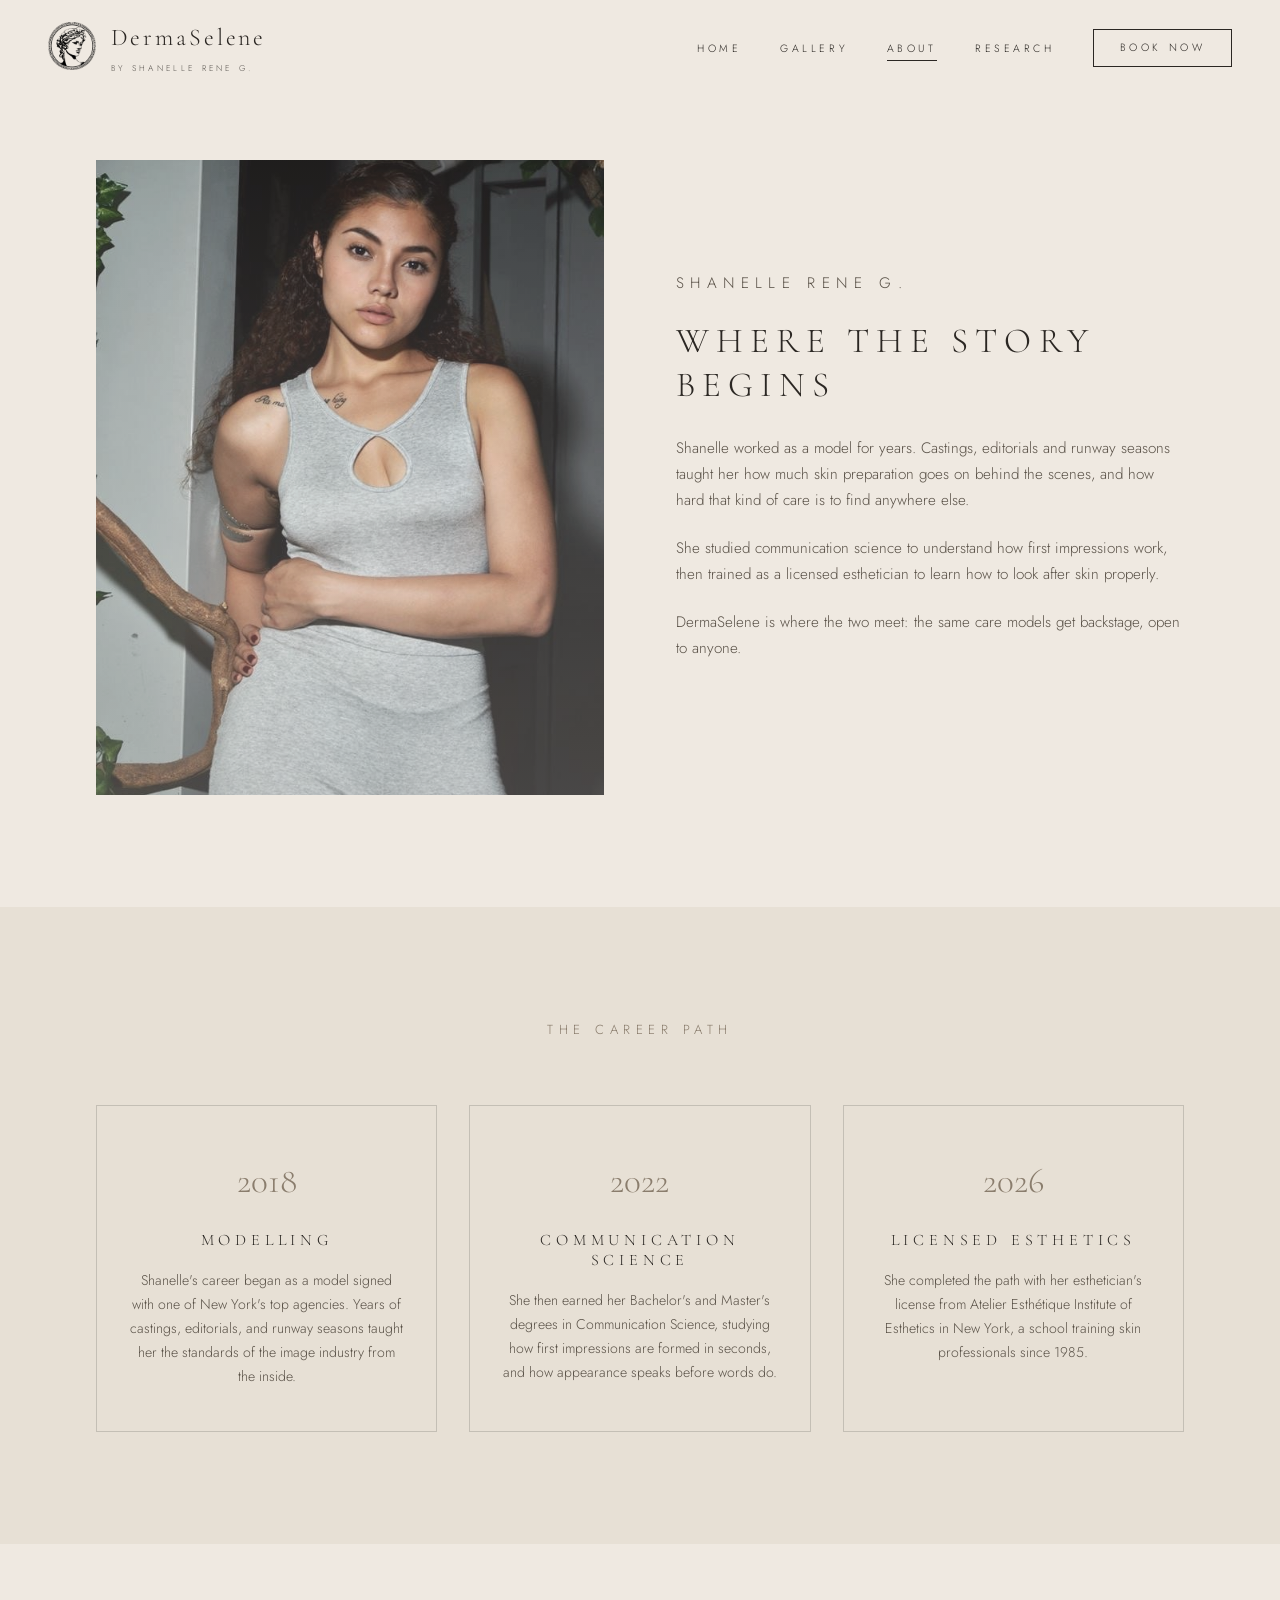
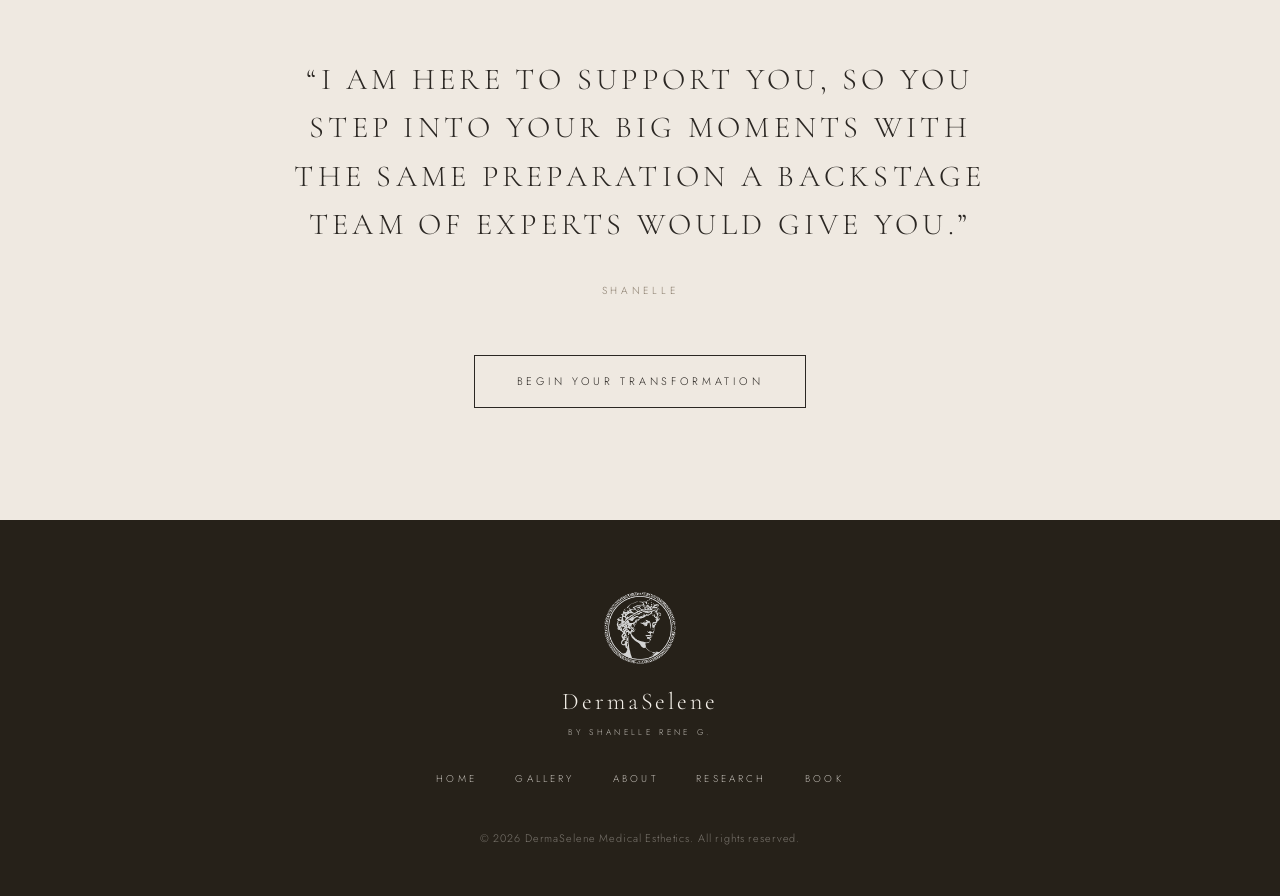
==== about.html @ 070706b9 "Home: gallery strip — three small photos, one crossfades to a new shot every 3s Co-Authored-By: Clau" ====
<!DOCTYPE html>
<html lang="en">
<head>
  <meta charset="UTF-8">
  <meta name="viewport" content="width=device-width, initial-scale=1.0">
  <title>About — DermaSelene Medical Esthetics</title>
  <meta name="description" content="Meet Shanelle Rene G. — model, communication scientist, and licensed esthetician. The story behind DermaSelene.">
  <link rel="preconnect" href="https://fonts.googleapis.com">
  <link rel="preconnect" href="https://fonts.gstatic.com" crossorigin>
  <link href="https://fonts.googleapis.com/css2?family=Cormorant+Garamond:wght@300;400&family=Jost:wght@300;400&display=swap" rel="stylesheet">
  <link rel="icon" type="image/png" href="assets/logo/favicon.png?v=2">
  <link rel="stylesheet" href="assets/style.css?v=10">
</head>
<body>

  <header id="site-header" class="on-light">
    <button class="nav-toggle" type="button" aria-label="Open menu" aria-expanded="false" aria-controls="site-nav"><span></span><span></span><span></span></button>
    <a class="brand" href="index.html">
      <img class="logo logo-light" src="assets/logo/logo-light.png" alt="" width="256" height="255">
      <img class="logo logo-dark" src="assets/logo/logo-black.png" alt="" width="256" height="255">
      <span class="brand-text">DermaSelene<small>by Shanelle Rene G.</small></span>
    </a>
    <nav id="site-nav">
      <ul class="nav-links">
        <li><a href="index.html">Home</a></li>
        <li><a href="gallery.html">Gallery</a></li>
        <li><a href="about.html" class="active">About</a></li>
        <li><a href="research.html">Research</a></li>
        <li><a href="book.html" class="nav-book">Book Now</a></li>
      </ul>
    </nav>
    <div class="nav-backdrop"></div>
  </header>

  <section class="page-top">
    <div class="split">
      <div class="split-media muted">
        <img src="assets/personal/shanelle-portrait.jpg" alt="Shanelle Rene G., founder of DermaSelene" style="object-position: center 20%;">
      </div>
      <div>
        <p class="eyebrow">Shanelle Rene G.</p>
        <h2>Where the story begins</h2>
        <p>Shanelle worked as a model for years. Castings, editorials and runway seasons taught her how much skin preparation goes on behind the scenes, and how hard that kind of care is to find anywhere else.</p>
        <p>She studied communication science to understand how first impressions work, then trained as a licensed esthetician to learn how to look after skin properly.</p>
        <p>DermaSelene is where the two meet: the same care models get backstage, open to anyone.</p>
      </div>
    </div>
  </section>

  <section class="services-wrap">
    <div class="narrow" style="margin-bottom: 4rem;">
      <p class="eyebrow eyebrow-lg">The Career Path</p>
    </div>
    <div class="pillars">
      <div>
        <span class="num">2018</span>
        <h3>Modelling</h3>
        <p>Shanelle's career began as a model signed with one of New York's top agencies. Years of castings, editorials, and runway seasons taught her the standards of the image industry from the inside.</p>
      </div>
      <div>
        <span class="num">2022</span>
        <h3>Communication Science</h3>
        <p>She then earned her Bachelor's and Master's degrees in Communication Science, studying how first impressions are formed in seconds, and how appearance speaks before words do.</p>
      </div>
      <div>
        <span class="num">2026</span>
        <h3>Licensed Esthetics</h3>
        <p>She completed the path with her esthetician's license from Atelier Esth&eacute;tique Institute of Esthetics in New York, a school training skin professionals since 1985.</p>
      </div>
    </div>
  </section>

  <section class="quote">
    <blockquote>&ldquo;I am here to support you, so you step into your big moments with the same preparation a backstage team of experts would give you.&rdquo;</blockquote>
    <cite>Shanelle</cite>
    <div style="margin-top: 3.5rem;">
      <a class="btn" href="book.html">Begin Your Transformation</a>
    </div>
  </section>

  <footer>
    <a class="brand" href="index.html">
      <img class="logo" src="assets/logo/logo-light.png" alt="DermaSelene emblem" width="256" height="255">
      <span class="brand-text">DermaSelene<small>by Shanelle Rene G.</small></span>
    </a>
    <nav>
      <a href="index.html">Home</a>
      <a href="gallery.html">Gallery</a>
      <a href="about.html">About</a>
      <a href="research.html">Research</a>
      <a href="book.html">Book</a>
    </nav>
    <p class="fine">&copy; 2026 DermaSelene Medical Esthetics. All rights reserved.</p>
  </footer>

  <script src="assets/site.js?v=4"></script>
</body>
</html>
---- assets/style.css ----
/* ─────────────────────────────────────────────
   DERMASELENE — Medical Esthetics by Shanelle Rene G.
   Editorial, warm-neutral aesthetic
   ───────────────────────────────────────────── */

:root {
  --cream: #efe9e1;
  --cream-2: #e7e0d5;
  --paper: #f5f1ea;
  --ink: #2b2723;
  --ink-soft: #5a5248;
  --taupe: #8a7d6d;
  --line: rgba(43, 39, 35, 0.18);
  --serif: "Cormorant Garamond", "Times New Roman", serif;
  --sans: "Jost", "Helvetica Neue", Arial, sans-serif;
}

* { margin: 0; padding: 0; box-sizing: border-box; }

html { scroll-behavior: smooth; }

body {
  font-family: var(--sans);
  font-weight: 300;
  color: var(--ink);
  background: var(--cream);
  line-height: 1.7;
  -webkit-font-smoothing: antialiased;
}

img { max-width: 100%; display: block; }

a { color: inherit; text-decoration: none; }

/* ── Type helpers ─────────────────────────── */

.eyebrow {
  font-family: var(--sans);
  font-size: 0.68rem;
  letter-spacing: 0.42em;
  text-transform: uppercase;
  color: var(--taupe);
  margin-bottom: 1.6rem;
}

.eyebrow-lg { font-size: 0.82rem; }

h1, h2, h3 {
  font-family: var(--serif);
  font-weight: 300;
  text-transform: uppercase;
  line-height: 1.25;
}

.btn {
  display: inline-block;
  font-family: var(--sans);
  font-size: 0.68rem;
  letter-spacing: 0.34em;
  text-transform: uppercase;
  padding: 1rem 2.6rem;
  border: 1px solid currentColor;
  transition: background 0.3s, color 0.3s, border-color 0.3s;
}

.btn:hover { background: var(--ink); color: var(--cream); border-color: var(--ink); }

.btn-light { color: #f3efe8; }
.btn-light:hover { background: #f3efe8; color: var(--ink); border-color: #f3efe8; }

/* ── Header / nav ─────────────────────────── */

header {
  position: fixed;
  inset: 0 0 auto 0;
  z-index: 50;
  display: flex;
  align-items: center;
  justify-content: space-between;
  padding: 1.1rem 3rem;
  transition: background 0.35s, box-shadow 0.35s;
}

header.solid {
  background: rgba(239, 233, 225, 0.96);
  box-shadow: 0 1px 0 var(--line);
}

header.solid .nav-links a, header.solid .brand { color: var(--ink); }

.brand {
  display: flex;
  align-items: center;
  gap: 0.9rem;
  font-family: var(--serif);
  font-size: 1.5rem;
  letter-spacing: 0.12em;
  color: #f3efe8;
}

.brand .logo { width: auto; height: 3rem; flex: none; }

/* header shows the light emblem on dark heroes, the dark one on light/solid headers */
header .logo-dark { display: none; }
header.solid .logo-light, header.on-light .logo-light { display: none; }
header.solid .logo-dark, header.on-light .logo-dark { display: block; }

.brand small {
  display: block;
  font-family: var(--sans);
  font-size: 0.52rem;
  letter-spacing: 0.4em;
  text-transform: uppercase;
  color: inherit;
  opacity: 0.75;
  margin-top: 0.15rem;
}

.nav-links {
  display: flex;
  align-items: center;
  gap: 2.4rem;
  list-style: none;
}

.nav-links a {
  font-size: 0.66rem;
  letter-spacing: 0.34em;
  text-transform: uppercase;
  color: #f3efe8;
  padding-bottom: 0.25rem;
  border-bottom: 1px solid transparent;
  transition: border-color 0.3s;
}

.nav-links a:hover, .nav-links a.active { border-color: currentColor; }

.nav-links a.nav-book {
  border: 1px solid currentColor;
  padding: 0.65rem 1.6rem;
}

.nav-links a.nav-book:hover { background: var(--ink); border-color: var(--ink); color: #f3efe8; }

/* pages without a dark hero get a dark header from the start */
header.on-light .brand, header.on-light .nav-links a { color: var(--ink); }

/* mobile-only controls (see the responsive block below) */
.nav-toggle, .nav-backdrop { display: none; }

/* ── Hero ─────────────────────────────────── */

.hero {
  position: relative;
  min-height: 100vh;
  display: flex;
  align-items: center;
  justify-content: center;
  text-align: center;
  color: #f3efe8;
  isolation: isolate;
  padding: 8rem 1.5rem 6rem;
}

.hero .hero-bg {
  position: absolute;
  inset: 0;
  z-index: -2;
  width: 100%;
  height: 100%;
  object-fit: cover;
  object-position: center 30%;
}

.hero::before {
  content: "";
  position: absolute;
  inset: 0;
  z-index: -1;
  background: linear-gradient(rgba(30, 25, 20, 0.45), rgba(30, 25, 20, 0.55));
}

.hero .eyebrow { color: rgba(243, 239, 232, 0.8); }

.hero h1 {
  font-size: clamp(2.2rem, 6vw, 4.6rem);
  letter-spacing: 0.28em;
  margin-bottom: 2rem;
}

.hero p.lede {
  max-width: 34rem;
  margin: 0 auto 3rem;
  font-size: 0.95rem;
  letter-spacing: 0.06em;
  color: rgba(243, 239, 232, 0.88);
}

/* smaller page-top banner for inner pages */
.hero.short { min-height: 62vh; }

/* inner heroes sit on paler, busier photos — use a heavier, flat overlay
   so the image reads as one tone and the light text stays legible */
.hero.short::before {
  background: rgba(32, 26, 21, 0.55);
}

/* ── Sections ─────────────────────────────── */

section { padding: 7rem 1.5rem; }

/* first section on pages without a hero: clear the fixed header */
.page-top { padding-top: 10rem; }

/* in-page title for hero-less pages: eyebrow look, aligned with the content's left edge */
.page-title {
  max-width: 80rem;
  margin: 0 auto 2.2rem;
  font-family: var(--sans);
  font-weight: 300;
  font-size: 0.82rem;
  letter-spacing: 0.42em;
  text-transform: uppercase;
  color: var(--taupe);
}

.narrow { max-width: 46rem; margin: 0 auto; text-align: center; }

.statement h2 {
  font-size: clamp(1.4rem, 3vw, 2.1rem);
  letter-spacing: 0.22em;
  margin-bottom: 2rem;
}

.statement p { color: var(--ink-soft); font-size: 0.95rem; }

.statement .rule {
  width: 3.5rem;
  height: 1px;
  background: var(--taupe);
  margin: 2.5rem auto 0;
}

/* ── Services card (framed, like reference) ── */

.services-wrap { background: var(--cream-2); }

.services-card {
  max-width: 62rem;
  margin: 0 auto;
  background: var(--paper);
  border: 1px solid var(--line);
  padding: 4.5rem 3.5rem;
  display: grid;
  grid-template-columns: 1.1fr 0.9fr;
  gap: 3.5rem;
  align-items: center;
}

.services-card h2 {
  font-size: clamp(1.8rem, 3.5vw, 2.6rem);
  letter-spacing: 0.3em;
  margin-bottom: 2.2rem;
}

.services-card ul { list-style: none; margin-bottom: 2.8rem; }

.services-card li {
  font-size: 0.78rem;
  letter-spacing: 0.26em;
  text-transform: uppercase;
  padding: 1.05rem 0;
  border-bottom: 1px solid var(--line);
  color: var(--ink-soft);
}

.services-card li:first-child { border-top: 1px solid var(--line); }

.services-figure { position: relative; }

.services-figure img { aspect-ratio: 3 / 4; object-fit: cover; }

.services-figure figcaption {
  margin-top: 1rem;
  font-size: 0.62rem;
  letter-spacing: 0.3em;
  text-transform: uppercase;
  color: var(--taupe);
  text-align: right;
}

/* ── Quote strip ──────────────────────────── */

.quote { text-align: center; }

.quote blockquote {
  max-width: 44rem;
  margin: 0 auto;
  font-family: var(--serif);
  font-size: clamp(1.3rem, 2.8vw, 1.9rem);
  text-transform: uppercase;
  letter-spacing: 0.14em;
  line-height: 1.6;
}

.quote cite {
  display: block;
  margin-top: 2rem;
  font-family: var(--sans);
  font-style: normal;
  font-size: 0.64rem;
  letter-spacing: 0.36em;
  text-transform: uppercase;
  color: var(--taupe);
}

/* ── Split (image + text) ─────────────────── */

.split {
  max-width: 68rem;
  margin: 0 auto;
  display: grid;
  grid-template-columns: 1fr 1fr;
  gap: 4.5rem;
  align-items: center;
}

.split img { aspect-ratio: 4 / 5; object-fit: cover; }

.split h2 {
  font-size: clamp(1.5rem, 3vw, 2.2rem);
  letter-spacing: 0.2em;
  margin-bottom: 1.8rem;
}

.split p { color: var(--ink-soft); font-size: 0.95rem; margin-bottom: 1.4rem; }

.split .btn { margin-top: 1.2rem; }

.split.reverse .split-media { order: 2; }

/* muted media: softened photo under a layered cream wash, for quieter pages */
.split-media.muted { position: relative; }

.split-media.muted img { filter: saturate(0.7) contrast(0.96); }

.split-media.muted::after {
  content: "";
  position: absolute;
  inset: 0;
  pointer-events: none;
  background:
    linear-gradient(180deg, rgba(239, 233, 225, 0.08), rgba(239, 233, 225, 0.25)),
    rgba(138, 125, 109, 0.06);
}

/* ── Gallery strip (three small photos, one crossfades at a time) ── */

.gallery-strip { text-align: center; }

.gallery-strip .eyebrow { margin-bottom: 2.4rem; }

.strip {
  max-width: 54rem;
  margin: 0 auto 2.8rem;
  display: grid;
  grid-template-columns: repeat(3, 1fr);
  gap: 1.2rem;
}

.strip-tile {
  position: relative;
  margin: 0;
  aspect-ratio: 1 / 1;
  overflow: hidden;
  background: var(--cream-2);
}

.strip-tile img {
  position: absolute;
  inset: 0;
  width: 100%;
  height: 100%;
  object-fit: cover;
  opacity: 1;
  transition: opacity 1.1s ease;
}

.strip-tile img.is-hidden { opacity: 0; }

/* ── Pillars (about) ──────────────────────── */

.pillars {
  max-width: 68rem;
  margin: 0 auto;
  display: grid;
  grid-template-columns: repeat(3, 1fr);
  gap: 2rem;
  text-align: center;
}

.pillars > div {
  border: 1px solid var(--line);
  padding: 2.8rem 2rem 2.6rem;
}

.pillars h3 {
  font-size: 1rem;
  letter-spacing: 0.3em;
  margin: 0 0 1.2rem;
}

.pillars .num {
  font-family: var(--serif);
  font-size: 2.2rem;
  color: var(--taupe);
  display: block;
  margin-bottom: 1.2rem;
}

.pillars p { color: var(--ink-soft); font-size: 0.88rem; }

/* ── Gallery ──────────────────────────────── */

.masonry {
  max-width: 80rem;
  margin: 0 auto;
  columns: 3;
  column-gap: 1.4rem;
}

.masonry figure {
  break-inside: avoid;
  margin-bottom: 1.4rem;
  overflow: hidden;
}

.masonry img,
.masonry video {
  width: 100%;
  max-width: 100%;
  height: auto;
  display: block;
  background: var(--line);
}

.masonry video {
  aspect-ratio: 3 / 4;
  object-fit: cover;
}

.masonry figcaption {
  padding: 0.7rem 0.2rem 0;
  font-size: 0.6rem;
  letter-spacing: 0.3em;
  text-transform: uppercase;
  color: var(--taupe);
}

/* ── Research ─────────────────────────────── */

.papers {
  max-width: 52rem;
  margin: 0 auto;
}

.papers .group-title {
  font-size: 1.1rem;
  letter-spacing: 0.3em;
  margin: 4.5rem 0 1rem;
  text-align: center;
}

.papers .group-title:first-child { margin-top: 0; }

.paper {
  display: block;
  padding: 2.2rem 0.5rem;
  border-bottom: 1px solid var(--line);
  transition: background 0.3s;
}

.paper:first-of-type, .group-title + .paper { border-top: 1px solid var(--line); }

.paper:hover { background: rgba(255, 255, 255, 0.45); }

.paper .tag {
  font-size: 0.58rem;
  letter-spacing: 0.34em;
  text-transform: uppercase;
  color: var(--taupe);
  display: block;
  margin-bottom: 0.7rem;
}

.paper h3 {
  font-size: 1.25rem;
  letter-spacing: 0.08em;
  text-transform: none;
  margin-bottom: 0.5rem;
}

.paper h3::after {
  content: " ↗";
  font-size: 0.8em;
  color: var(--taupe);
}

.paper .source {
  font-size: 0.68rem;
  letter-spacing: 0.18em;
  text-transform: uppercase;
  color: var(--taupe);
  margin-bottom: 0.9rem;
}

.paper p.excerpt {
  color: var(--ink-soft);
  font-size: 0.9rem;
  max-width: 44rem;
}

.papers-note {
  max-width: 52rem;
  margin: 3rem auto 0;
  text-align: center;
  font-size: 0.72rem;
  color: var(--taupe);
}

/* ── Booking ──────────────────────────────── */

.book-grid {
  max-width: 68rem;
  margin: 0 auto;
  display: grid;
  grid-template-columns: 0.9fr 1.1fr;
  gap: 4.5rem;
  align-items: start;
}

.book-info h2 { font-size: 1.6rem; letter-spacing: 0.24em; margin-bottom: 1.6rem; }

.book-info p { color: var(--ink-soft); font-size: 0.92rem; margin-bottom: 1.3rem; }

.book-info .detail {
  border-top: 1px solid var(--line);
  padding: 1.1rem 0;
  font-size: 0.72rem;
  letter-spacing: 0.22em;
  text-transform: uppercase;
  color: var(--ink-soft);
  display: flex;
  justify-content: space-between;
  gap: 1rem;
}

.book-info .detail:last-of-type { border-bottom: 1px solid var(--line); }

.book-info img { margin-top: 2.5rem; aspect-ratio: 4 / 3; object-fit: cover; }

form.booking {
  position: relative;
  background: var(--paper);
  border: 1px solid var(--line);
  padding: 3rem 2.6rem;
}

form.booking label {
  display: block;
  font-size: 0.62rem;
  letter-spacing: 0.32em;
  text-transform: uppercase;
  color: var(--taupe);
  margin: 1.6rem 0 0.5rem;
}

form.booking label:first-of-type { margin-top: 0; }

form.booking input,
form.booking select,
form.booking textarea {
  width: 100%;
  border: none;
  border-bottom: 1px solid var(--line);
  background: transparent;
  padding: 0.55rem 0.1rem;
  font-family: var(--sans);
  font-weight: 300;
  font-size: 0.95rem;
  color: var(--ink);
}

form.booking input:focus,
form.booking select:focus,
form.booking textarea:focus {
  outline: none;
  border-bottom-color: var(--ink);
}

form.booking textarea { resize: vertical; min-height: 5.5rem; }

/* honeypot field: hidden from people, visible to bots */
form.booking .hp { position: absolute; left: -9999px; width: 1px; height: 1px; opacity: 0; }

form.booking .form-status {
  margin-top: 1.2rem;
  font-size: 0.85rem;
  line-height: 1.6;
  color: var(--ink);
}

form.booking .form-status:empty { display: none; }

form.booking .form-status.error { color: #9b3b2e; }

form.booking .form-status a { text-decoration: underline; }

form.booking .btn {
  margin-top: 2.4rem;
  background: transparent;
  color: var(--ink);
  cursor: pointer;
  width: 100%;
}

form.booking .btn:hover { background: var(--ink); color: var(--cream); }

form.booking .btn:disabled { opacity: 0.6; cursor: default; }
form.booking .btn:disabled:hover { background: transparent; color: var(--ink); }

.form-note {
  margin-top: 1.4rem;
  font-size: 0.72rem;
  color: var(--taupe);
  text-align: center;
}

/* ── Footer ───────────────────────────────── */

footer {
  background: #262119;
  color: rgba(243, 239, 232, 0.75);
  padding: 4.5rem 3rem 3rem;
  text-align: center;
}

footer .brand { display: inline-flex; flex-direction: column; gap: 1.1rem; margin-bottom: 2rem; }

footer .brand .logo { height: 4.5rem; }

footer nav {
  display: flex;
  justify-content: center;
  gap: 2.4rem;
  margin-bottom: 2.6rem;
}

footer nav a {
  font-size: 0.62rem;
  letter-spacing: 0.32em;
  text-transform: uppercase;
}

footer nav a:hover { color: #fff; }

footer .fine {
  font-size: 0.68rem;
  letter-spacing: 0.08em;
  opacity: 0.55;
}

/* ── Responsive ───────────────────────────── */

@media (max-width: 900px) {
  /* slim fixed header: burger on the left, brand centred */
  header { padding: 0.9rem 3.6rem; justify-content: center; text-align: center; }
  .brand { gap: 0.7rem; }
  .brand .logo { height: 2.5rem; }
  header:not(.solid):not(.on-light) { background: linear-gradient(rgba(30,25,20,0.5), transparent); }
  header.on-light:not(.solid) { background: rgba(239, 233, 225, 0.96); }

  .nav-toggle {
    display: block;
    position: fixed;
    top: 1.15rem;
    left: 1.2rem;
    z-index: 70;
    width: 2.4rem;
    height: 2.4rem;
    padding: 0;
    border: 0;
    background: none;
    color: #f3efe8;
    cursor: pointer;
    -webkit-tap-highlight-color: transparent;
  }
  header.solid .nav-toggle, header.on-light .nav-toggle, body.nav-open .nav-toggle { color: var(--ink); }

  .nav-toggle span {
    position: absolute;
    left: 0.45rem;
    right: 0.45rem;
    height: 1px;
    background: currentColor;
    transition: transform 0.3s, opacity 0.3s;
  }
  .nav-toggle span:nth-child(1) { top: 0.8rem; }
  .nav-toggle span:nth-child(2) { top: 1.2rem; }
  .nav-toggle span:nth-child(3) { top: 1.6rem; }
  body.nav-open .nav-toggle span:nth-child(1) { transform: translateY(0.4rem) rotate(45deg); }
  body.nav-open .nav-toggle span:nth-child(2) { opacity: 0; }
  body.nav-open .nav-toggle span:nth-child(3) { transform: translateY(-0.4rem) rotate(-45deg); }

  /* drawer */
  #site-nav {
    position: fixed;
    top: 0;
    bottom: 0;
    left: 0;
    width: min(78vw, 20rem);
    z-index: 60;
    padding: 6rem 2.4rem 2.4rem;
    background: var(--paper);
    box-shadow: 1px 0 0 var(--line);
    transform: translateX(-100%);
    transition: transform 0.35s ease;
    overflow-y: auto;
  }
  body.nav-open #site-nav { transform: none; }

  #site-nav .nav-links { flex-direction: column; align-items: flex-start; gap: 1.9rem; }
  #site-nav .nav-links a { color: var(--ink); font-size: 0.78rem; }
  #site-nav .nav-links a.nav-book { margin-top: 0.6rem; padding: 0.75rem 1.8rem; }
  #site-nav .nav-links a.nav-book:hover { background: var(--ink); color: #f3efe8; }

  .nav-backdrop {
    display: block;
    position: fixed;
    inset: 0;
    z-index: 55;
    background: rgba(30, 25, 20, 0.45);
    opacity: 0;
    pointer-events: none;
    transition: opacity 0.3s;
  }
  body.nav-open .nav-backdrop { opacity: 1; pointer-events: auto; }
  body.nav-open { overflow: hidden; }
  .services-card { grid-template-columns: 1fr; padding: 2.8rem 1.8rem; }
  .split, .book-grid { grid-template-columns: 1fr; gap: 2.5rem; }
  .split.reverse .split-media { order: 0; }
  .strip { gap: 0.8rem; }
  .pillars { grid-template-columns: 1fr; }
  .masonry { columns: 2; }
  section { padding: 4.5rem 1.2rem; }
  .page-top { padding-top: 9.5rem; }
  footer { padding: 4rem 1.5rem 2.5rem; }
  footer nav { flex-wrap: wrap; gap: 1.1rem 1.8rem; padding: 0 1rem; }
}

@media (max-width: 560px) {
  .masonry { columns: 1; }
  .strip { gap: 0.5rem; margin-bottom: 2.2rem; }
}
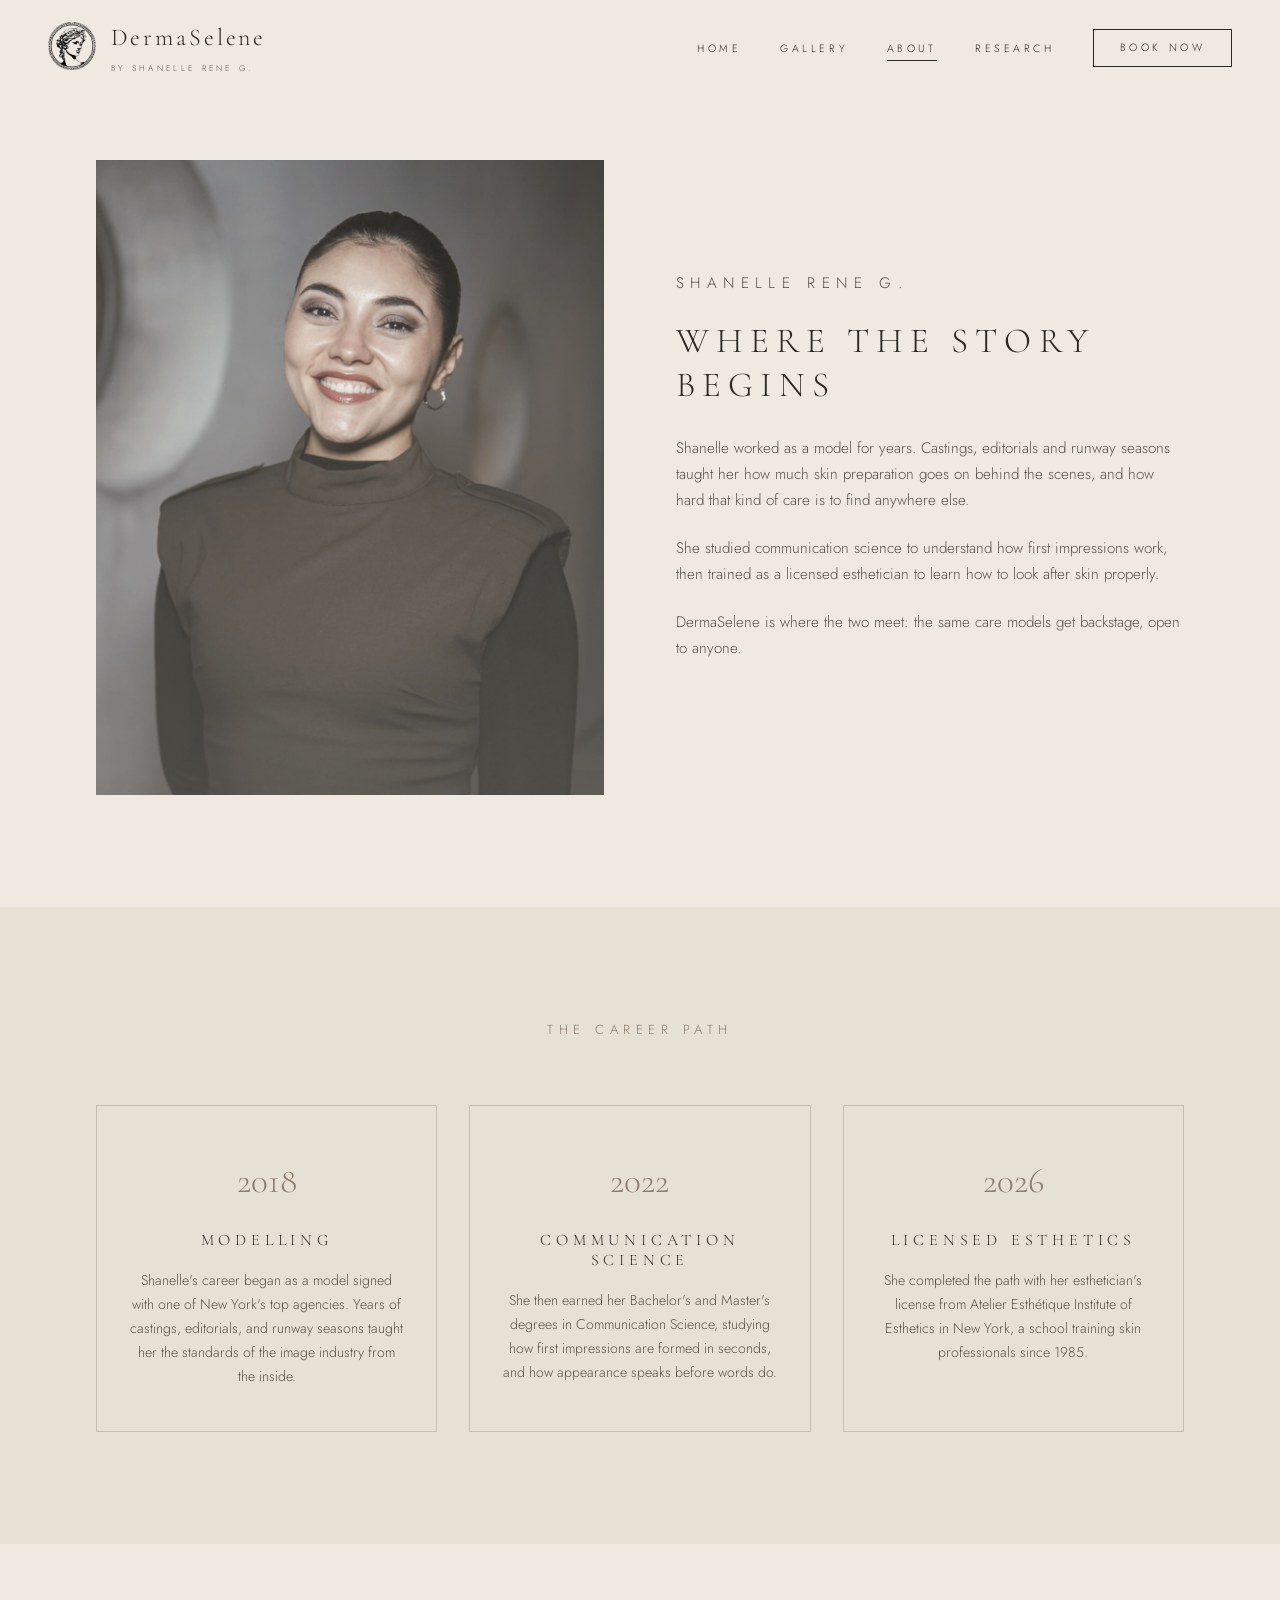
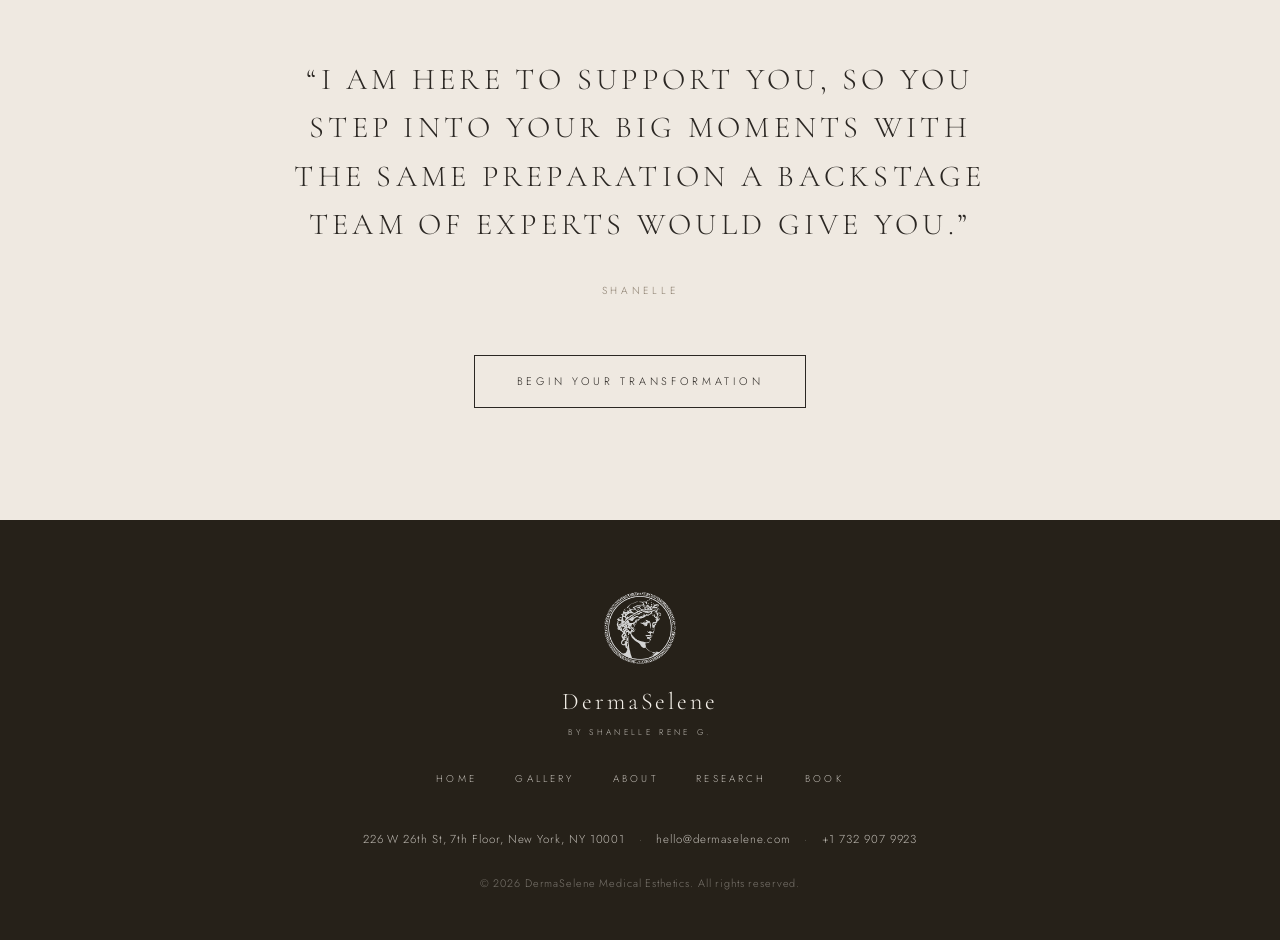
==== commit 06e3c0b5: "About: new portrait of Shanelle; clinic address in every footer and the booking details Co-Authored-" ====
--- a/about.html
+++ b/about.html
@@ -9,7 +9,7 @@
   <link rel="preconnect" href="https://fonts.gstatic.com" crossorigin>
   <link href="https://fonts.googleapis.com/css2?family=Cormorant+Garamond:wght@300;400&family=Jost:wght@300;400&display=swap" rel="stylesheet">
   <link rel="icon" type="image/png" href="assets/logo/favicon.png?v=2">
-  <link rel="stylesheet" href="assets/style.css?v=10">
+  <link rel="stylesheet" href="assets/style.css?v=15">
 </head>
 <body>
 
@@ -35,7 +35,7 @@
   <section class="page-top">
     <div class="split">
       <div class="split-media muted">
-        <img src="assets/personal/shanelle-portrait.jpg" alt="Shanelle Rene G., founder of DermaSelene" style="object-position: center 20%;">
+        <img src="assets/personal/shanelle-portrait-2.jpg" alt="Shanelle Rene G., founder of DermaSelene" style="object-position: center 25%;">
       </div>
       <div>
         <p class="eyebrow">Shanelle Rene G.</p>
@@ -90,9 +90,16 @@
       <a href="research.html">Research</a>
       <a href="book.html">Book</a>
     </nav>
+    <p class="footer-contact">
+      <a href="https://maps.google.com/?q=226+W+26th+St+7th+Floor+New+York+NY+10001" target="_blank" rel="noopener">226 W 26th St, 7th Floor, New York, NY 10001</a>
+      <span class="sep">&middot;</span>
+      <a href="mailto:hello@dermaselene.com">hello@dermaselene.com</a>
+      <span class="sep">&middot;</span>
+      <a href="tel:+17329079923">+1 732 907 9923</a>
+    </p>
     <p class="fine">&copy; 2026 DermaSelene Medical Esthetics. All rights reserved.</p>
   </footer>
 
-  <script src="assets/site.js?v=4"></script>
+  <script src="assets/site.js?v=5"></script>
 </body>
 </html>
--- a/assets/style.css
+++ b/assets/style.css
@@ -356,16 +356,18 @@
 
 /* ── Gallery strip (three small photos, one crossfades at a time) ── */
 
-.gallery-strip { text-align: center; }
-
-.gallery-strip .eyebrow { margin-bottom: 2.4rem; }
+/* top padding equals the button's bottom margin, so the button sits midway
+   between the previous section's edge and the photos */
+.gallery-strip { text-align: center; padding-top: 2.8rem; }
+
+.gallery-strip .btn { margin-bottom: 2.8rem; }
 
 .strip {
-  max-width: 54rem;
-  margin: 0 auto 2.8rem;
+  max-width: 76rem;
+  margin: 0 auto;
   display: grid;
   grid-template-columns: repeat(3, 1fr);
-  gap: 1.2rem;
+  gap: 1.5rem;
 }
 
 .strip-tile {
@@ -554,6 +556,8 @@
   justify-content: space-between;
   gap: 1rem;
 }
+
+.book-info .detail span:last-child { text-align: right; }
 
 .book-info .detail:last-of-type { border-bottom: 1px solid var(--line); }
 
@@ -629,6 +633,81 @@
 form.booking .btn:disabled { opacity: 0.6; cursor: default; }
 form.booking .btn:disabled:hover { background: transparent; color: var(--ink); }
 
+/* day + time slot picker */
+.slots-nav {
+  display: flex;
+  align-items: center;
+  justify-content: space-between;
+  margin-bottom: 0.7rem;
+}
+
+.slots-range {
+  font-size: 0.72rem;
+  letter-spacing: 0.2em;
+  text-transform: uppercase;
+  color: var(--ink-soft);
+}
+
+form.booking .slots-arrow {
+  width: 2rem;
+  height: 2rem;
+  border: 1px solid var(--line);
+  background: transparent;
+  color: var(--ink);
+  font-family: var(--serif);
+  font-size: 1.3rem;
+  line-height: 1;
+  cursor: pointer;
+}
+
+form.booking .slots-arrow:hover:not(:disabled) { border-color: var(--ink); }
+form.booking .slots-arrow:disabled { opacity: 0.3; cursor: default; }
+
+.slots-days, .slots-times {
+  display: grid;
+  gap: 0.5rem;
+}
+.slots-days { grid-template-columns: repeat(5, 1fr); }
+.slots-times { grid-template-columns: repeat(4, 1fr); min-height: 2.6rem; }
+
+form.booking .chip {
+  padding: 0.6rem 0.2rem;
+  border: 1px solid var(--line);
+  background: transparent;
+  color: var(--ink);
+  font-family: var(--sans);
+  font-weight: 300;
+  font-size: 0.72rem;
+  letter-spacing: 0.08em;
+  line-height: 1.3;
+  text-align: center;
+  cursor: pointer;
+  transition: background 0.2s, color 0.2s, border-color 0.2s;
+}
+
+form.booking .chip small {
+  display: block;
+  font-size: 0.58rem;
+  letter-spacing: 0.26em;
+  text-transform: uppercase;
+  color: var(--taupe);
+  margin-bottom: 0.2rem;
+}
+
+form.booking .chip:hover:not(:disabled) { border-color: var(--ink); }
+form.booking .chip.is-on { background: var(--ink); color: var(--cream); border-color: var(--ink); }
+form.booking .chip.is-on small { color: rgba(239, 233, 225, 0.7); }
+form.booking .chip:disabled { opacity: 0.3; cursor: default; text-decoration: line-through; }
+
+form.booking .slots label { margin-top: 1.6rem; }
+
+.slots-hint {
+  grid-column: 1 / -1;
+  align-self: center;
+  font-size: 0.78rem;
+  color: var(--taupe);
+}
+
 .form-note {
   margin-top: 1.4rem;
   font-size: 0.72rem;
@@ -663,6 +742,17 @@
 }
 
 footer nav a:hover { color: #fff; }
+
+footer .footer-contact {
+  margin-bottom: 1.4rem;
+  font-size: 0.72rem;
+  letter-spacing: 0.08em;
+  line-height: 1.9;
+}
+
+footer .footer-contact a:hover { color: #fff; }
+
+footer .footer-contact .sep { margin: 0 0.6rem; opacity: 0.5; }
 
 footer .fine {
   font-size: 0.68rem;
@@ -756,9 +846,15 @@
   .page-top { padding-top: 9.5rem; }
   footer { padding: 4rem 1.5rem 2.5rem; }
   footer nav { flex-wrap: wrap; gap: 1.1rem 1.8rem; padding: 0 1rem; }
+  footer .footer-contact a { display: block; }
+  footer .footer-contact .sep { display: none; }
 }
 
 @media (max-width: 560px) {
   .masonry { columns: 1; }
-  .strip { gap: 0.5rem; margin-bottom: 2.2rem; }
-}
+  .strip { gap: 0.5rem; }
+  .slots-times { grid-template-columns: repeat(2, 1fr); }
+  form.booking .chip { font-size: 0.68rem; padding: 0.55rem 0.1rem; }
+  .gallery-strip { padding-top: 2.2rem; }
+  .gallery-strip .btn { margin-bottom: 2.2rem; }
+}
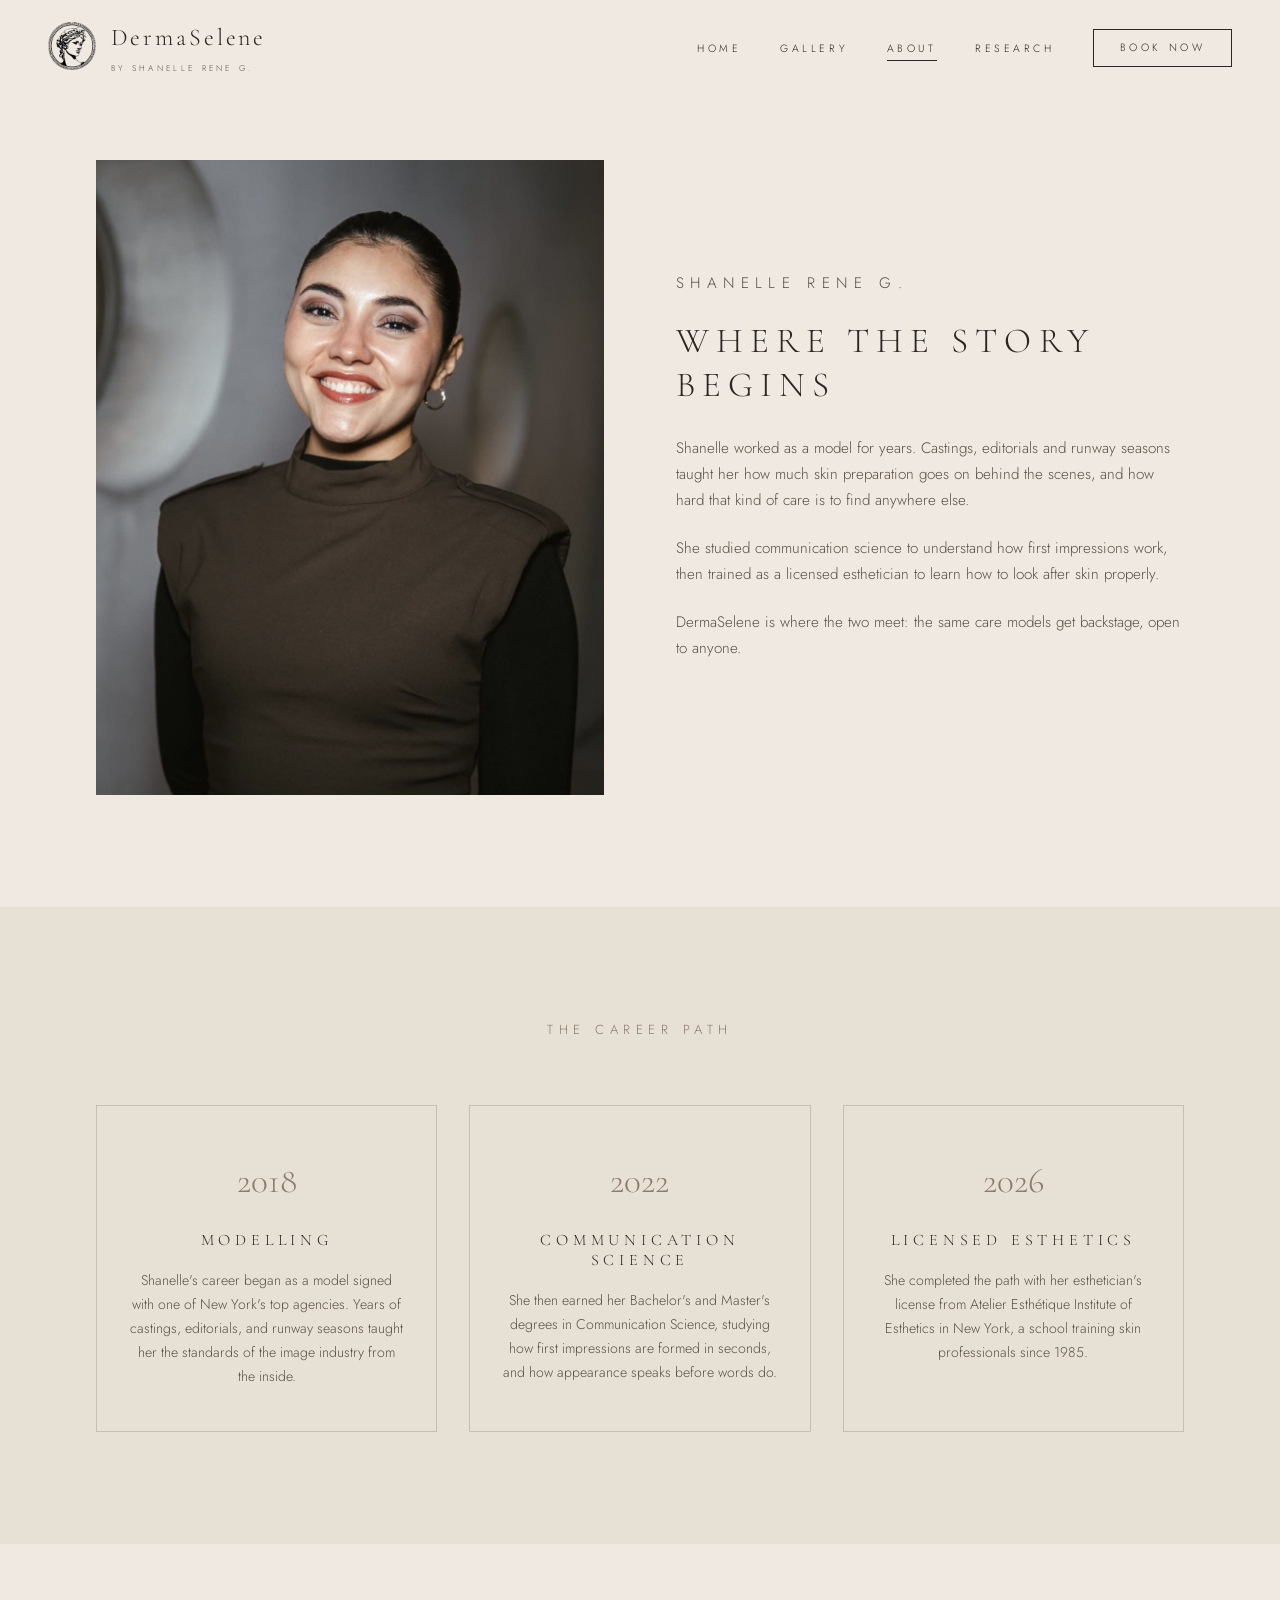
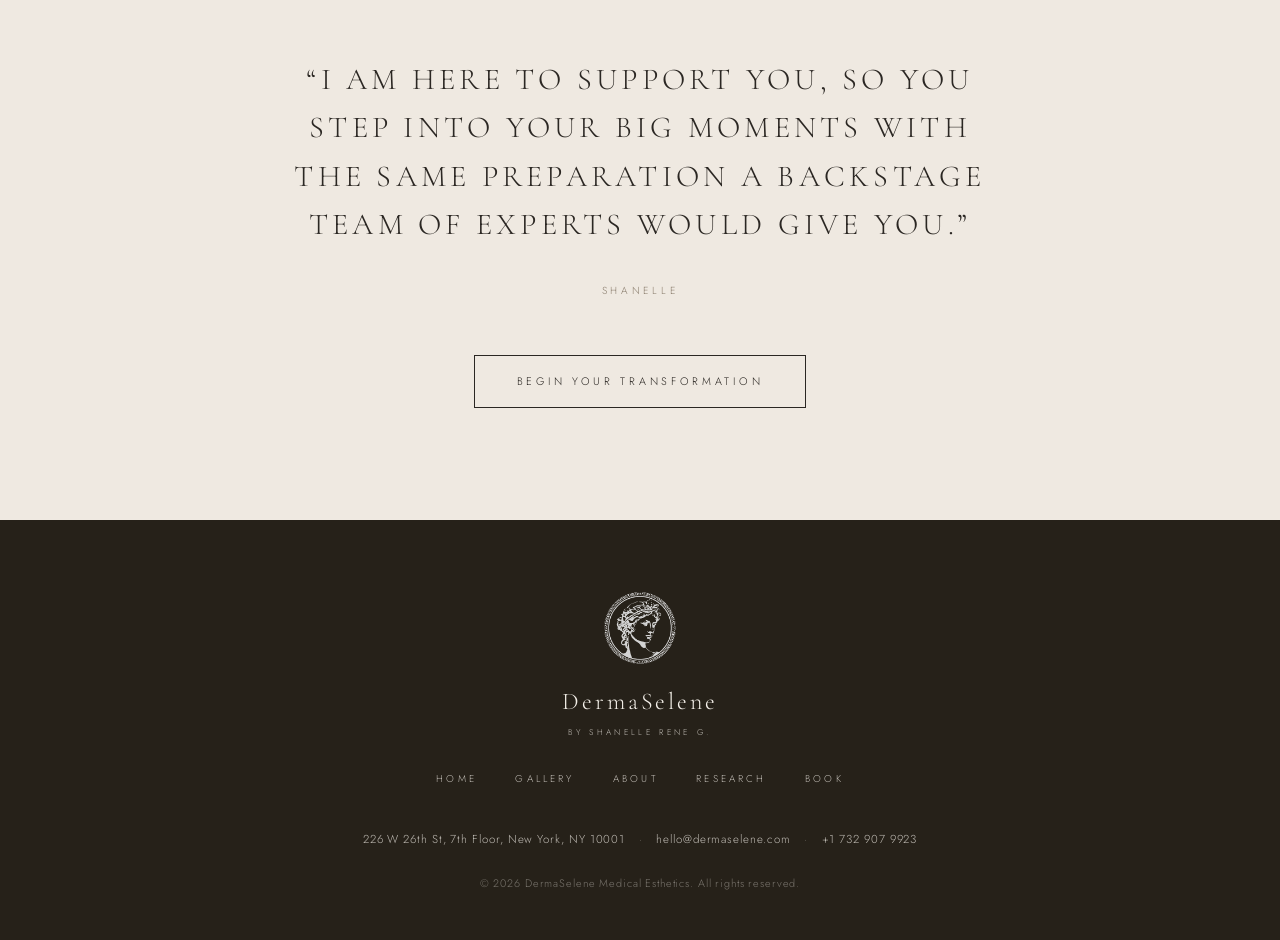
==== commit c8e91dbb: "About: show the portrait without the muted wash Co-Authored-By: Claude Fable 5.1 <noreply@anthropic." ====
--- a/about.html
+++ b/about.html
@@ -34,7 +34,7 @@
 
   <section class="page-top">
     <div class="split">
-      <div class="split-media muted">
+      <div class="split-media">
         <img src="assets/personal/shanelle-portrait-2.jpg" alt="Shanelle Rene G., founder of DermaSelene" style="object-position: center 25%;">
       </div>
       <div>
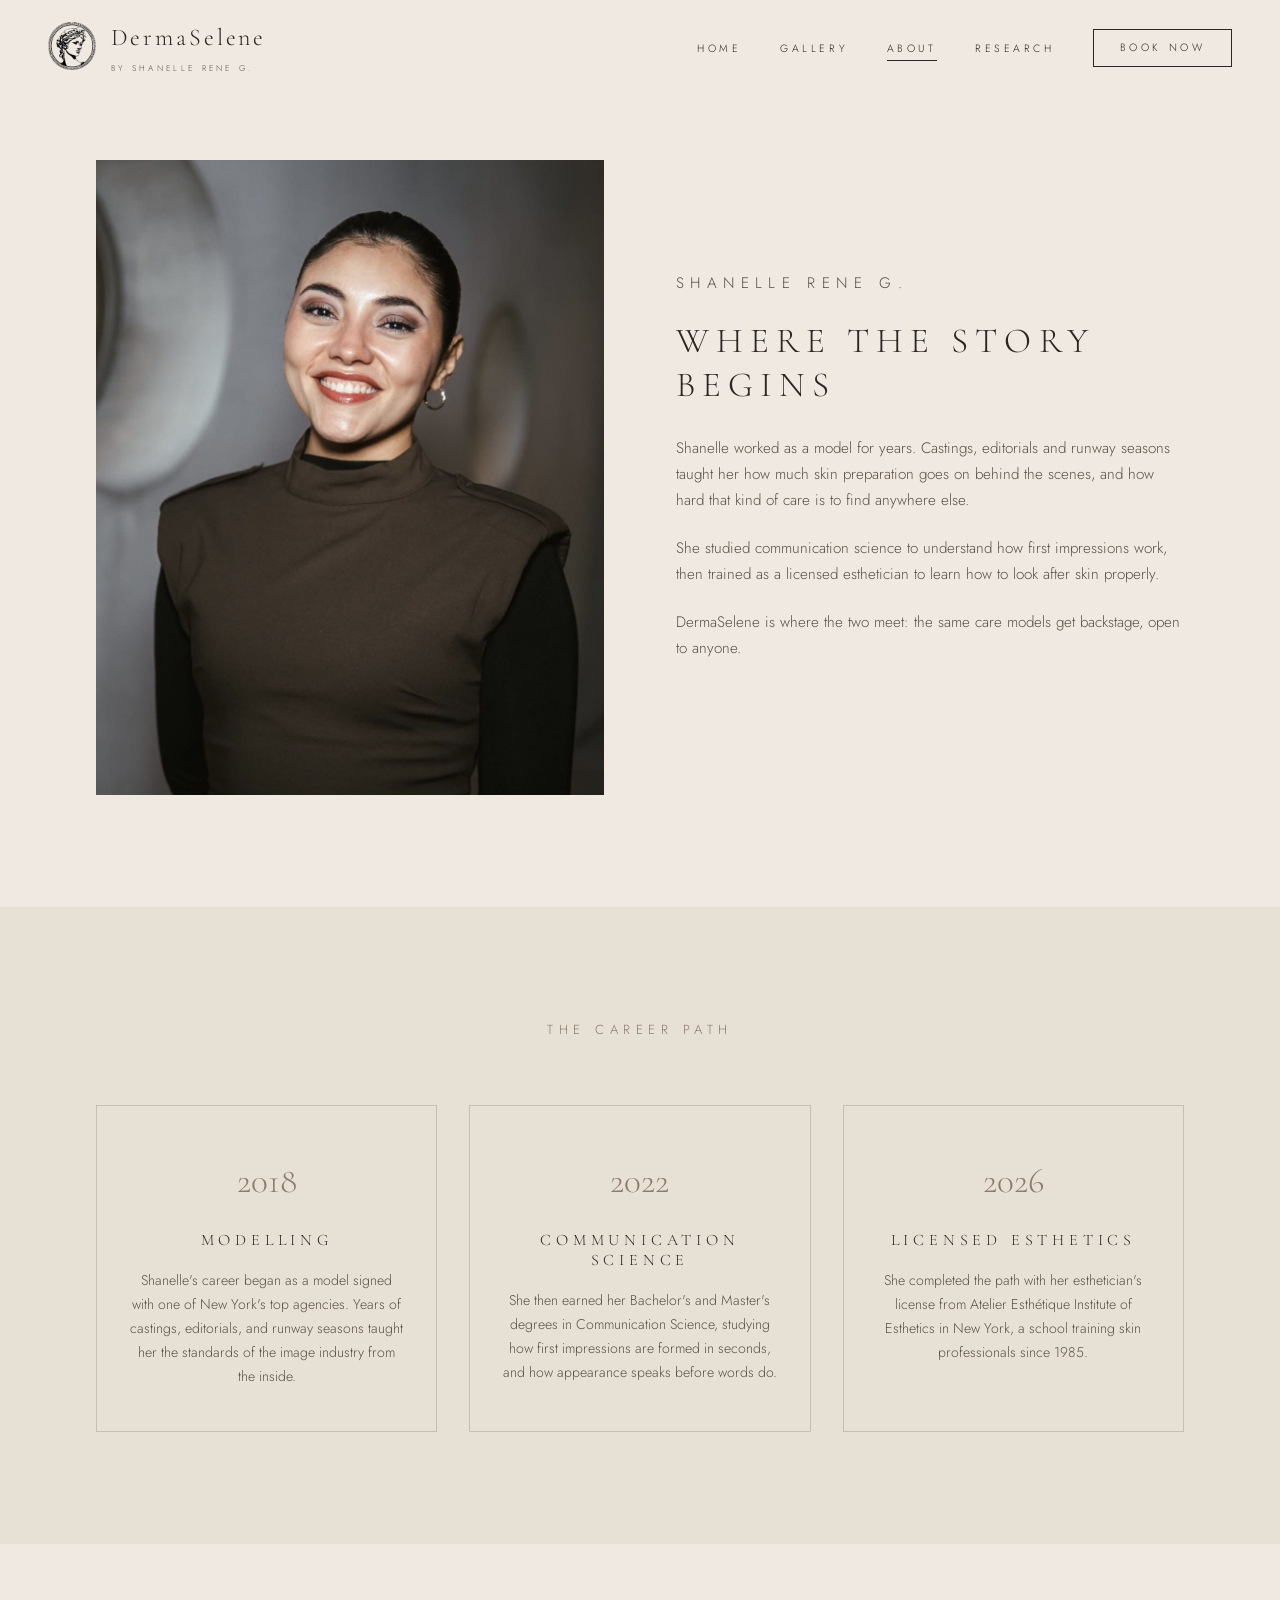
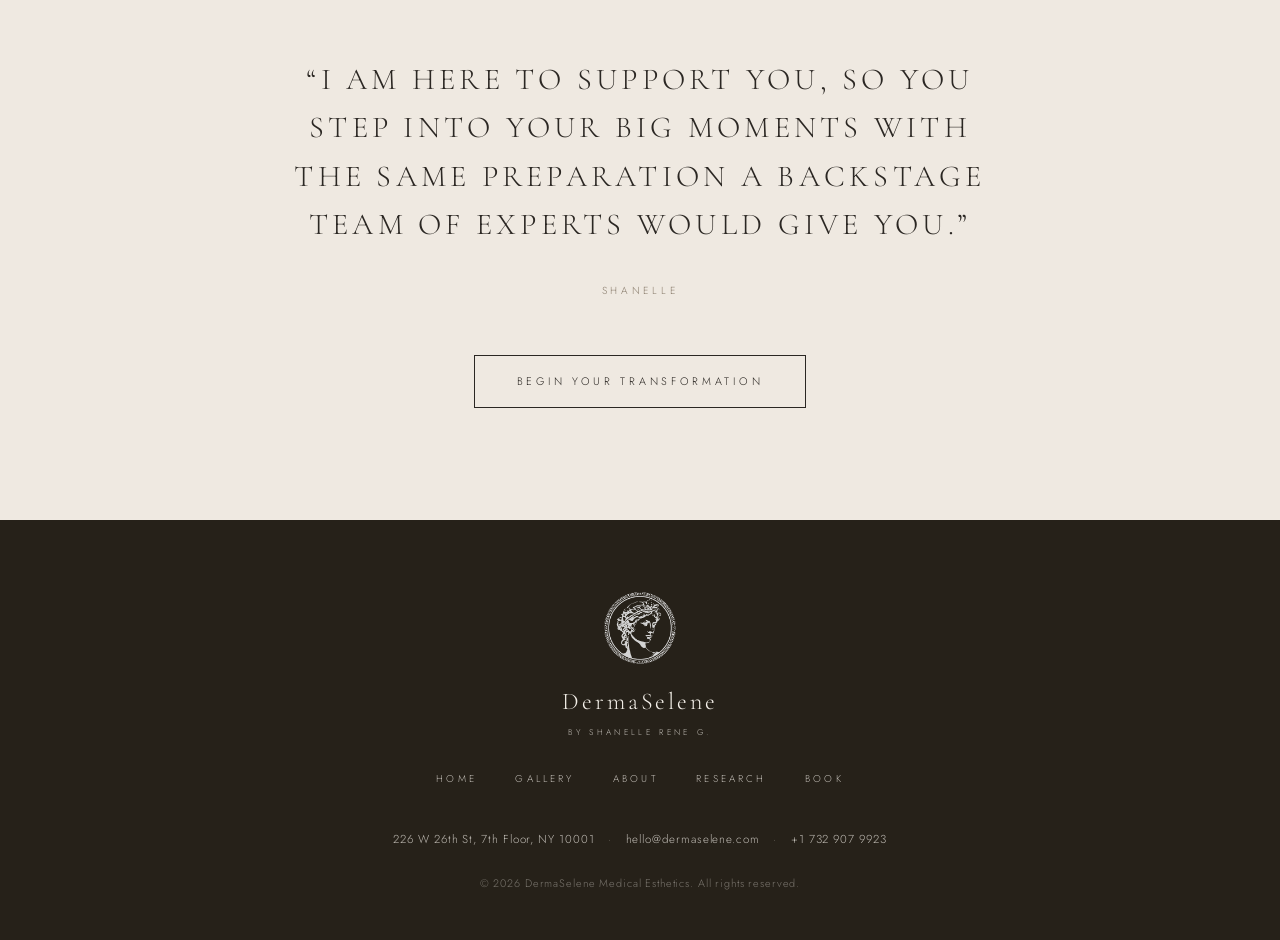
==== commit 53e6555c: "Address: drop 'New York', keep NY + zip Co-Authored-By: Claude Fable 5.1 <noreply@anthropic.com>" ====
--- a/about.html
+++ b/about.html
@@ -91,7 +91,7 @@
       <a href="book.html">Book</a>
     </nav>
     <p class="footer-contact">
-      <a href="https://maps.google.com/?q=226+W+26th+St+7th+Floor+New+York+NY+10001" target="_blank" rel="noopener">226 W 26th St, 7th Floor, New York, NY 10001</a>
+      <a href="https://maps.google.com/?q=226+W+26th+St+7th+Floor+New+York+NY+10001" target="_blank" rel="noopener">226 W 26th St, 7th Floor, NY 10001</a>
       <span class="sep">&middot;</span>
       <a href="mailto:hello@dermaselene.com">hello@dermaselene.com</a>
       <span class="sep">&middot;</span>
